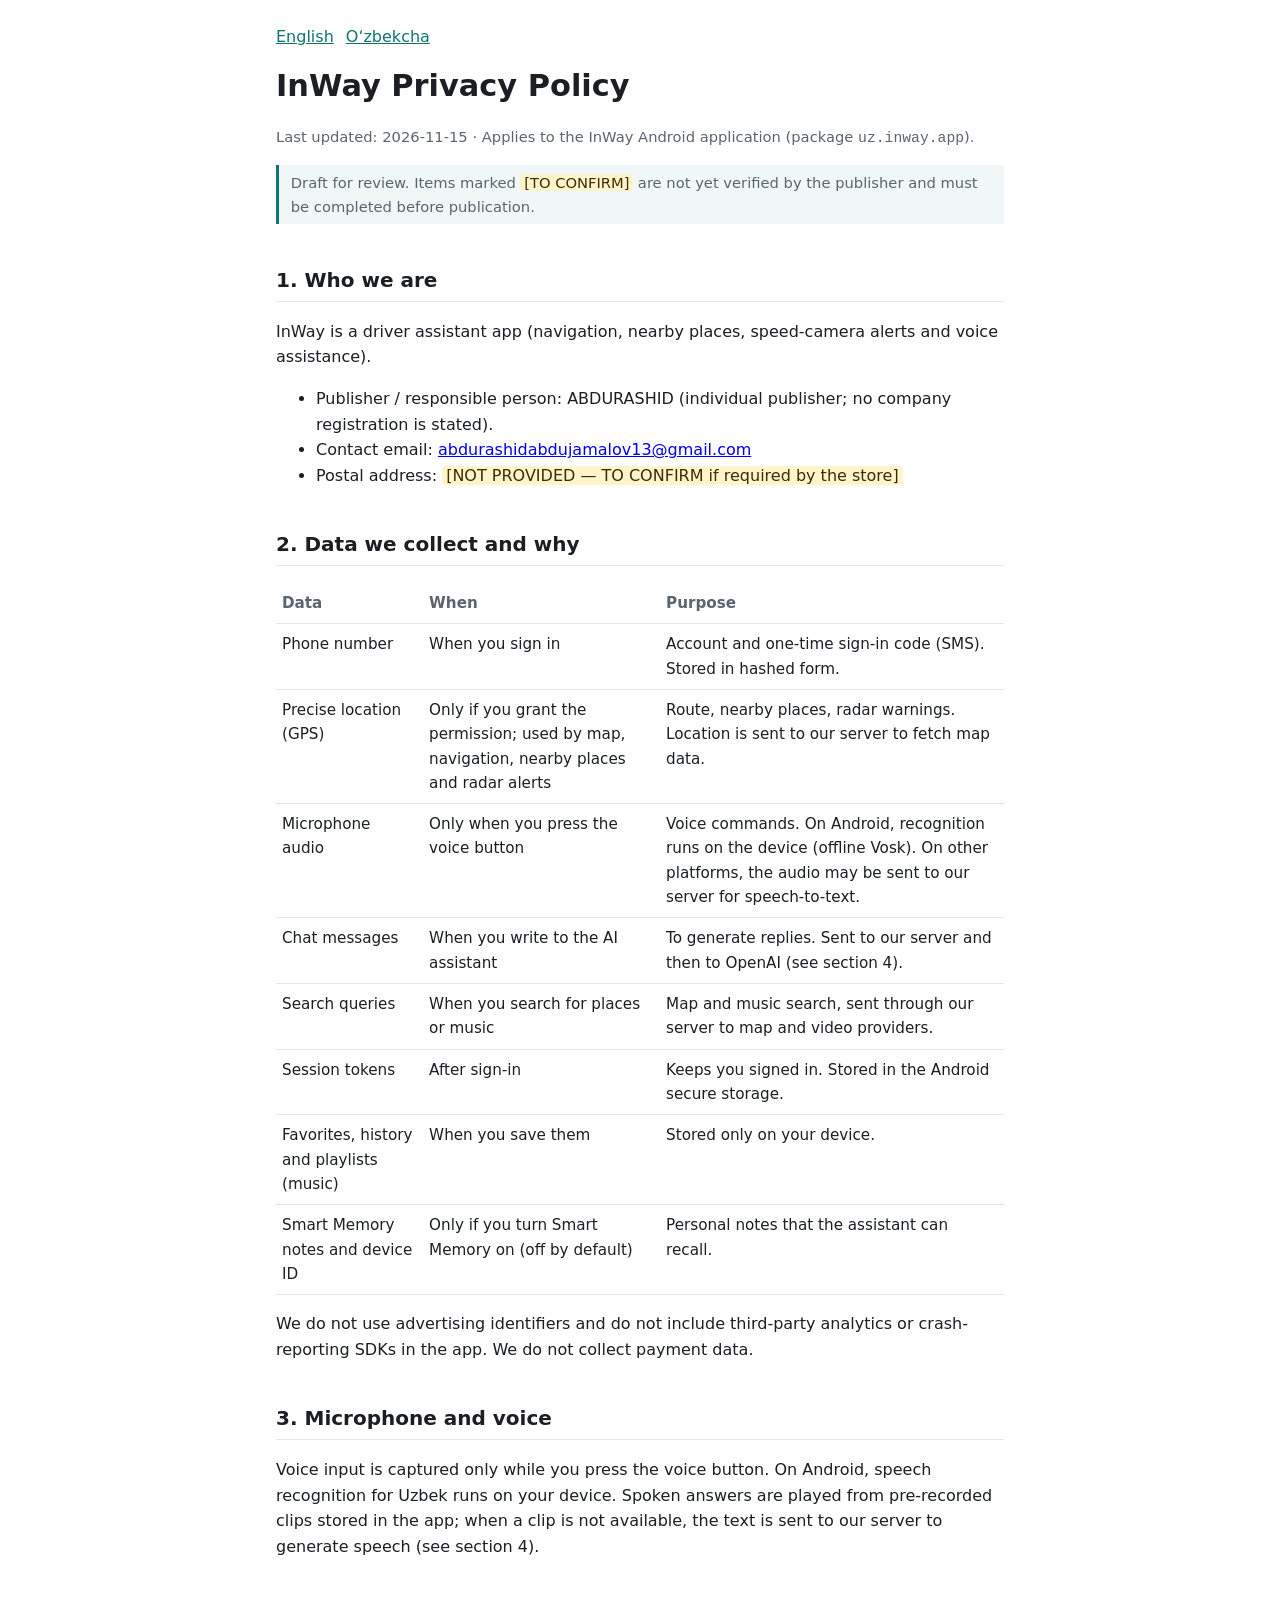
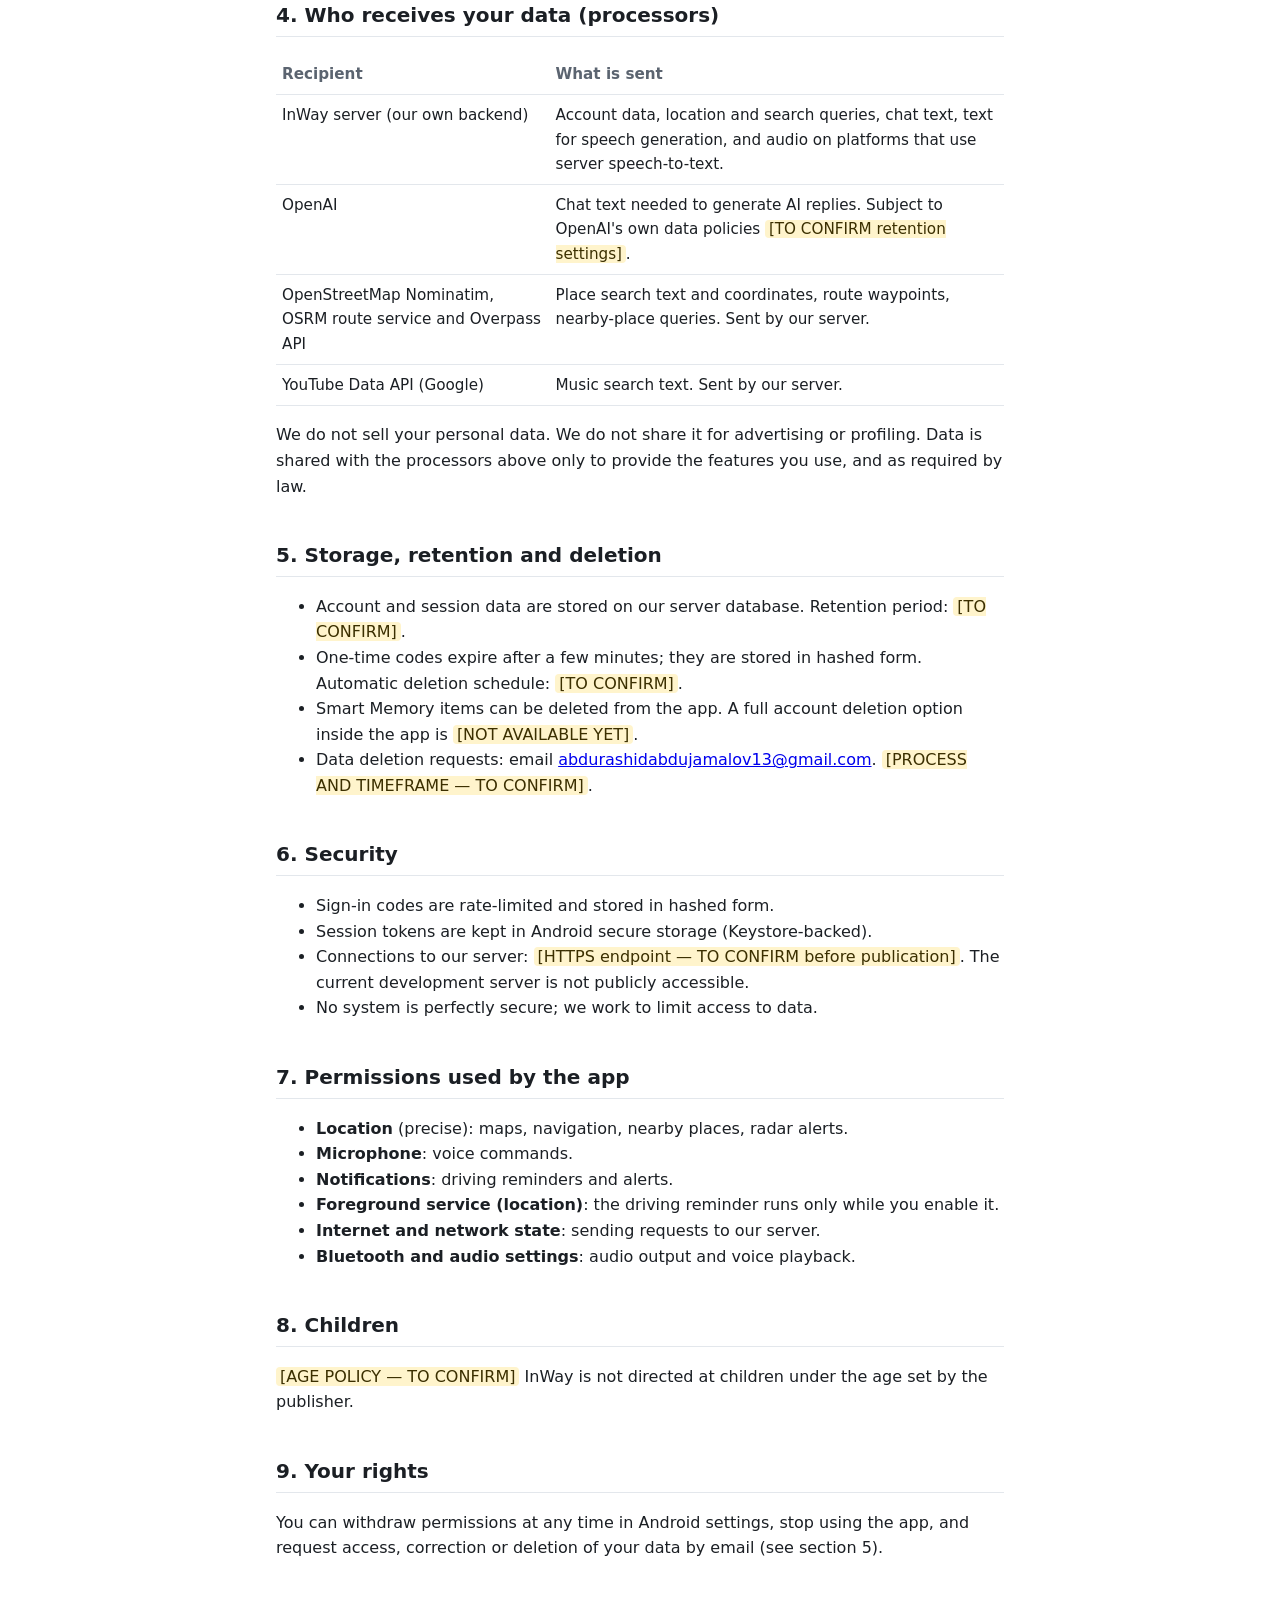
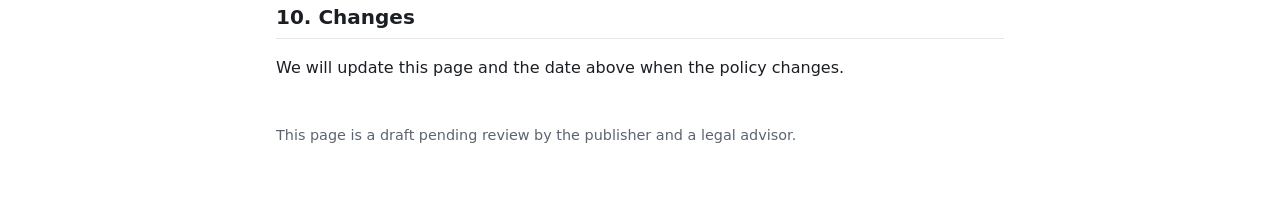
==== index.html @ e804749b "Add InWay Privacy Policy (English) site files" ====
<!doctype html>
<html lang="en">
<head>
<meta charset="utf-8">
<meta name="viewport" content="width=device-width, initial-scale=1">
<title>InWay Privacy Policy</title>
<meta name="description" content="How the InWay app collects, uses, stores and deletes your data.">
<link rel="stylesheet" href="style.css">
</head>
<body>
<main>
<nav><a href="index.html">English</a><a href="uz/index.html">O‘zbekcha</a></nav>
<h1>InWay Privacy Policy</h1>
<p class="meta">Last updated: 2026-11-15 · Applies to the InWay Android application (package <code>uz.inway.app</code>).</p>
<p class="note">Draft for review. Items marked <span class="todo">[TO CONFIRM]</span> are not yet verified by the publisher and must be completed before publication.</p>

<h2>1. Who we are</h2>
<p>InWay is a driver assistant app (navigation, nearby places, speed-camera alerts and voice assistance).</p>
<ul>
<li>Publisher / responsible person: ABDURASHID (individual publisher; no company registration is stated).</li>
<li>Contact email: <a href="mailto:abdurashidabdujamalov13@gmail.com">abdurashidabdujamalov13@gmail.com</a></li>
<li>Postal address: <span class="todo">[NOT PROVIDED — TO CONFIRM if required by the store]</span></li>
</ul>

<h2>2. Data we collect and why</h2>
<table>
<tr><th>Data</th><th>When</th><th>Purpose</th></tr>
<tr><td>Phone number</td><td>When you sign in</td><td>Account and one-time sign-in code (SMS). Stored in hashed form.</td></tr>
<tr><td>Precise location (GPS)</td><td>Only if you grant the permission; used by map, navigation, nearby places and radar alerts</td><td>Route, nearby places, radar warnings. Location is sent to our server to fetch map data.</td></tr>
<tr><td>Microphone audio</td><td>Only when you press the voice button</td><td>Voice commands. On Android, recognition runs on the device (offline Vosk). On other platforms, the audio may be sent to our server for speech-to-text.</td></tr>
<tr><td>Chat messages</td><td>When you write to the AI assistant</td><td>To generate replies. Sent to our server and then to OpenAI (see section 4).</td></tr>
<tr><td>Search queries</td><td>When you search for places or music</td><td>Map and music search, sent through our server to map and video providers.</td></tr>
<tr><td>Session tokens</td><td>After sign-in</td><td>Keeps you signed in. Stored in the Android secure storage.</td></tr>
<tr><td>Favorites, history and playlists (music)</td><td>When you save them</td><td>Stored only on your device.</td></tr>
<tr><td>Smart Memory notes and device ID</td><td>Only if you turn Smart Memory on (off by default)</td><td>Personal notes that the assistant can recall.</td></tr>
</table>
<p>We do not use advertising identifiers and do not include third-party analytics or crash-reporting SDKs in the app. We do not collect payment data.</p>

<h2>3. Microphone and voice</h2>
<p>Voice input is captured only while you press the voice button. On Android, speech recognition for Uzbek runs on your device. Spoken answers are played from pre-recorded clips stored in the app; when a clip is not available, the text is sent to our server to generate speech (see section 4).</p>

<h2>4. Who receives your data (processors)</h2>
<table>
<tr><th>Recipient</th><th>What is sent</th></tr>
<tr><td>InWay server (our own backend)</td><td>Account data, location and search queries, chat text, text for speech generation, and audio on platforms that use server speech-to-text.</td></tr>
<tr><td>OpenAI</td><td>Chat text needed to generate AI replies. Subject to OpenAI's own data policies <span class="todo">[TO CONFIRM retention settings]</span>.</td></tr>
<tr><td>OpenStreetMap Nominatim, OSRM route service and Overpass API</td><td>Place search text and coordinates, route waypoints, nearby-place queries. Sent by our server.</td></tr>
<tr><td>YouTube Data API (Google)</td><td>Music search text. Sent by our server.</td></tr>
</table>
<p>We do not sell your personal data. We do not share it for advertising or profiling. Data is shared with the processors above only to provide the features you use, and as required by law.</p>

<h2>5. Storage, retention and deletion</h2>
<ul>
<li>Account and session data are stored on our server database. Retention period: <span class="todo">[TO CONFIRM]</span>.</li>
<li>One-time codes expire after a few minutes; they are stored in hashed form. Automatic deletion schedule: <span class="todo">[TO CONFIRM]</span>.</li>
<li>Smart Memory items can be deleted from the app. A full account deletion option inside the app is <span class="todo">[NOT AVAILABLE YET]</span>.</li>
<li>Data deletion requests: email <a href="mailto:abdurashidabdujamalov13@gmail.com">abdurashidabdujamalov13@gmail.com</a>. <span class="todo">[PROCESS AND TIMEFRAME — TO CONFIRM]</span>.</li>
</ul>

<h2>6. Security</h2>
<ul>
<li>Sign-in codes are rate-limited and stored in hashed form.</li>
<li>Session tokens are kept in Android secure storage (Keystore-backed).</li>
<li>Connections to our server: <span class="todo">[HTTPS endpoint — TO CONFIRM before publication]</span>. The current development server is not publicly accessible.</li>
<li>No system is perfectly secure; we work to limit access to data.</li>
</ul>

<h2>7. Permissions used by the app</h2>
<ul>
<li><b>Location</b> (precise): maps, navigation, nearby places, radar alerts.</li>
<li><b>Microphone</b>: voice commands.</li>
<li><b>Notifications</b>: driving reminders and alerts.</li>
<li><b>Foreground service (location)</b>: the driving reminder runs only while you enable it.</li>
<li><b>Internet and network state</b>: sending requests to our server.</li>
<li><b>Bluetooth and audio settings</b>: audio output and voice playback.</li>
</ul>

<h2>8. Children</h2>
<p><span class="todo">[AGE POLICY — TO CONFIRM]</span> InWay is not directed at children under the age set by the publisher.</p>

<h2>9. Your rights</h2>
<p>You can withdraw permissions at any time in Android settings, stop using the app, and request access, correction or deletion of your data by email (see section 5).</p>

<h2>10. Changes</h2>
<p>We will update this page and the date above when the policy changes.</p>

<footer>This page is a draft pending review by the publisher and a legal advisor.</footer>
</main>
</body>
</html>
---- style.css ----
:root { --fg:#1b1f24; --muted:#5b6470; --bg:#ffffff; --accent:#0f766e; --line:#e3e7ec; }
@media (prefers-color-scheme: dark) { :root { --fg:#e8edf2; --muted:#9aa5b1; --bg:#0d1117; --accent:#34d399; --line:#243041; } }
* { box-sizing:border-box; }
body { margin:0; font:16px/1.6 system-ui,-apple-system,Segoe UI,Roboto,sans-serif; color:var(--fg); background:var(--bg); }
main { max-width:760px; margin:0 auto; padding:24px 16px 64px; }
h1 { font-size:1.9rem; margin:.4em 0 .2em; }
h2 { font-size:1.25rem; margin-top:2em; border-bottom:1px solid var(--line); padding-bottom:.25em; }
p, li { color:var(--fg); }
.meta, .note { color:var(--muted); font-size:.92rem; }
.note { border-left:3px solid var(--accent); padding:.4em .8em; background:rgba(15,118,110,.06); }
.todo { background:#fff4cc; color:#3b2f00; padding:0 .25em; border-radius:4px; }
table { width:100%; border-collapse:collapse; font-size:.95rem; display:block; overflow-x:auto; }
th, td { text-align:left; padding:8px 6px; border-bottom:1px solid var(--line); vertical-align:top; }
th { color:var(--muted); font-weight:600; }
nav a { margin-right:12px; color:var(--accent); }
footer { margin-top:3em; color:var(--muted); font-size:.9rem; }
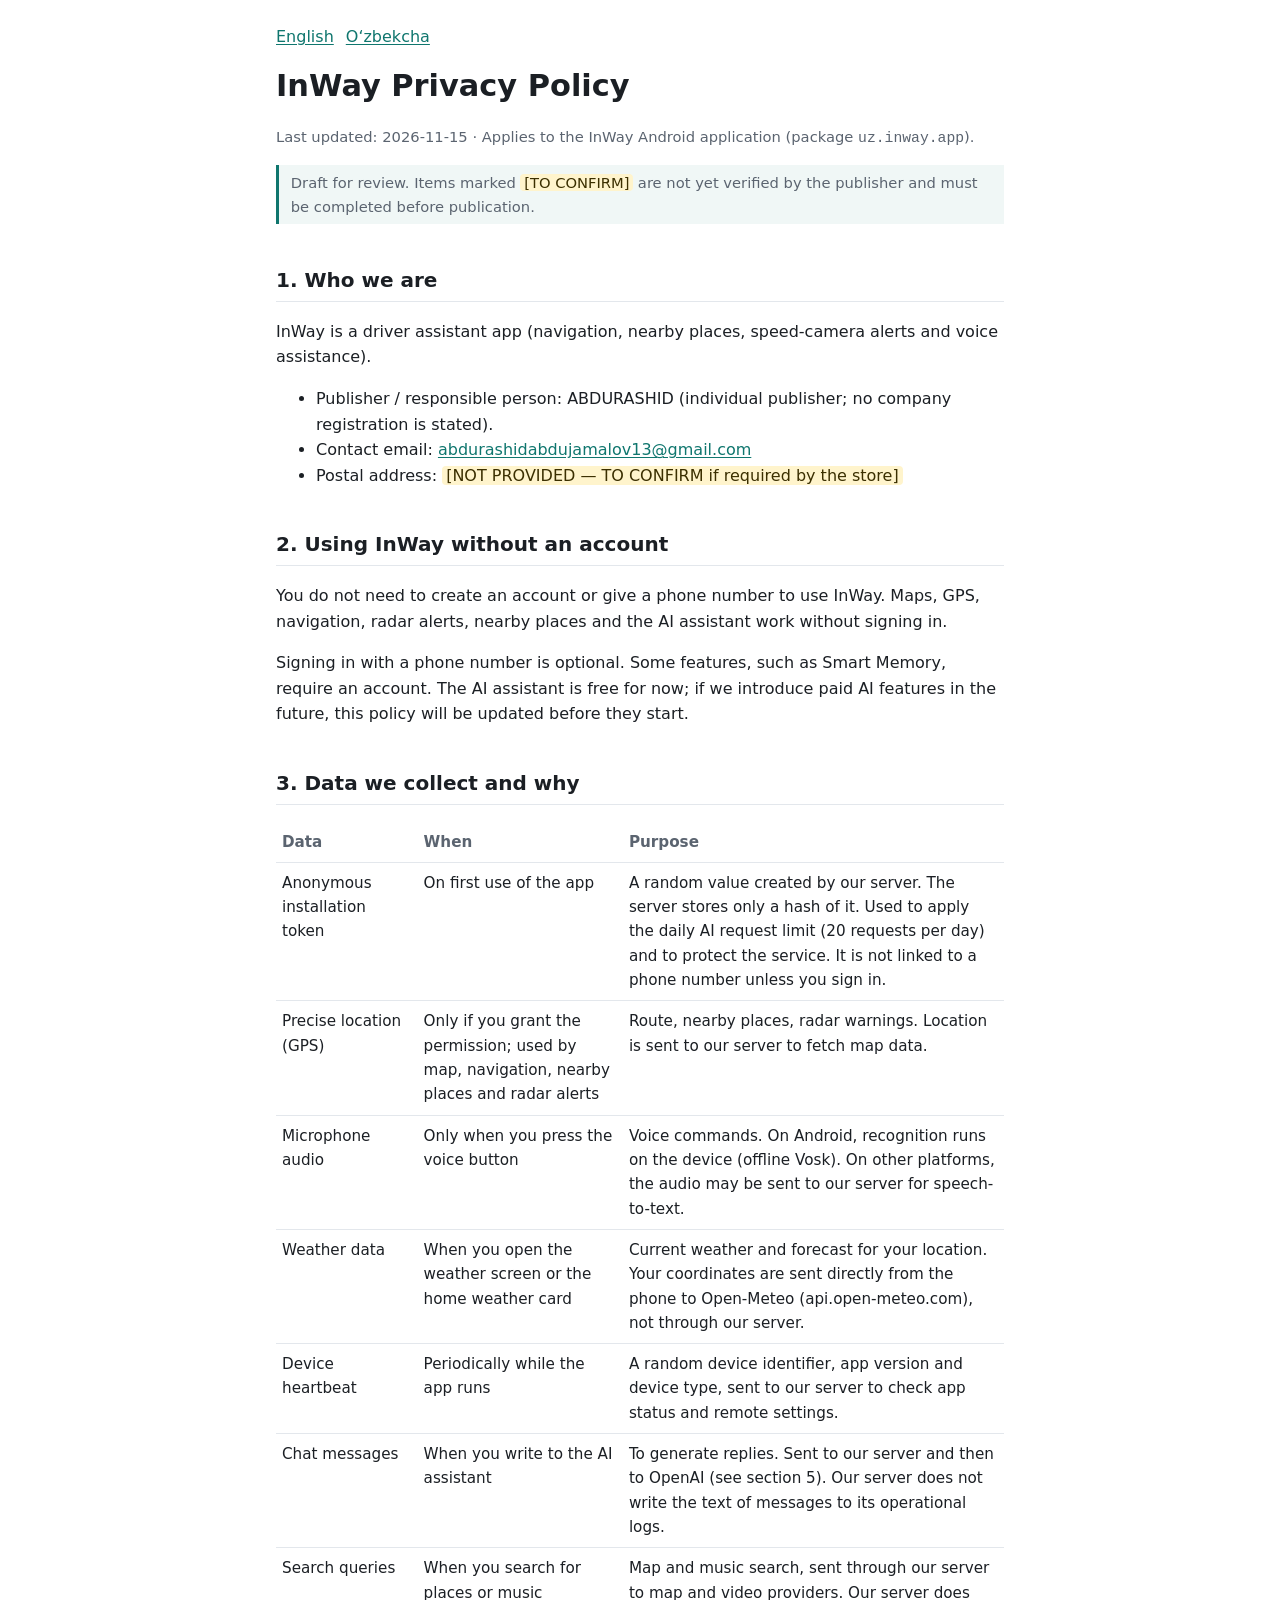
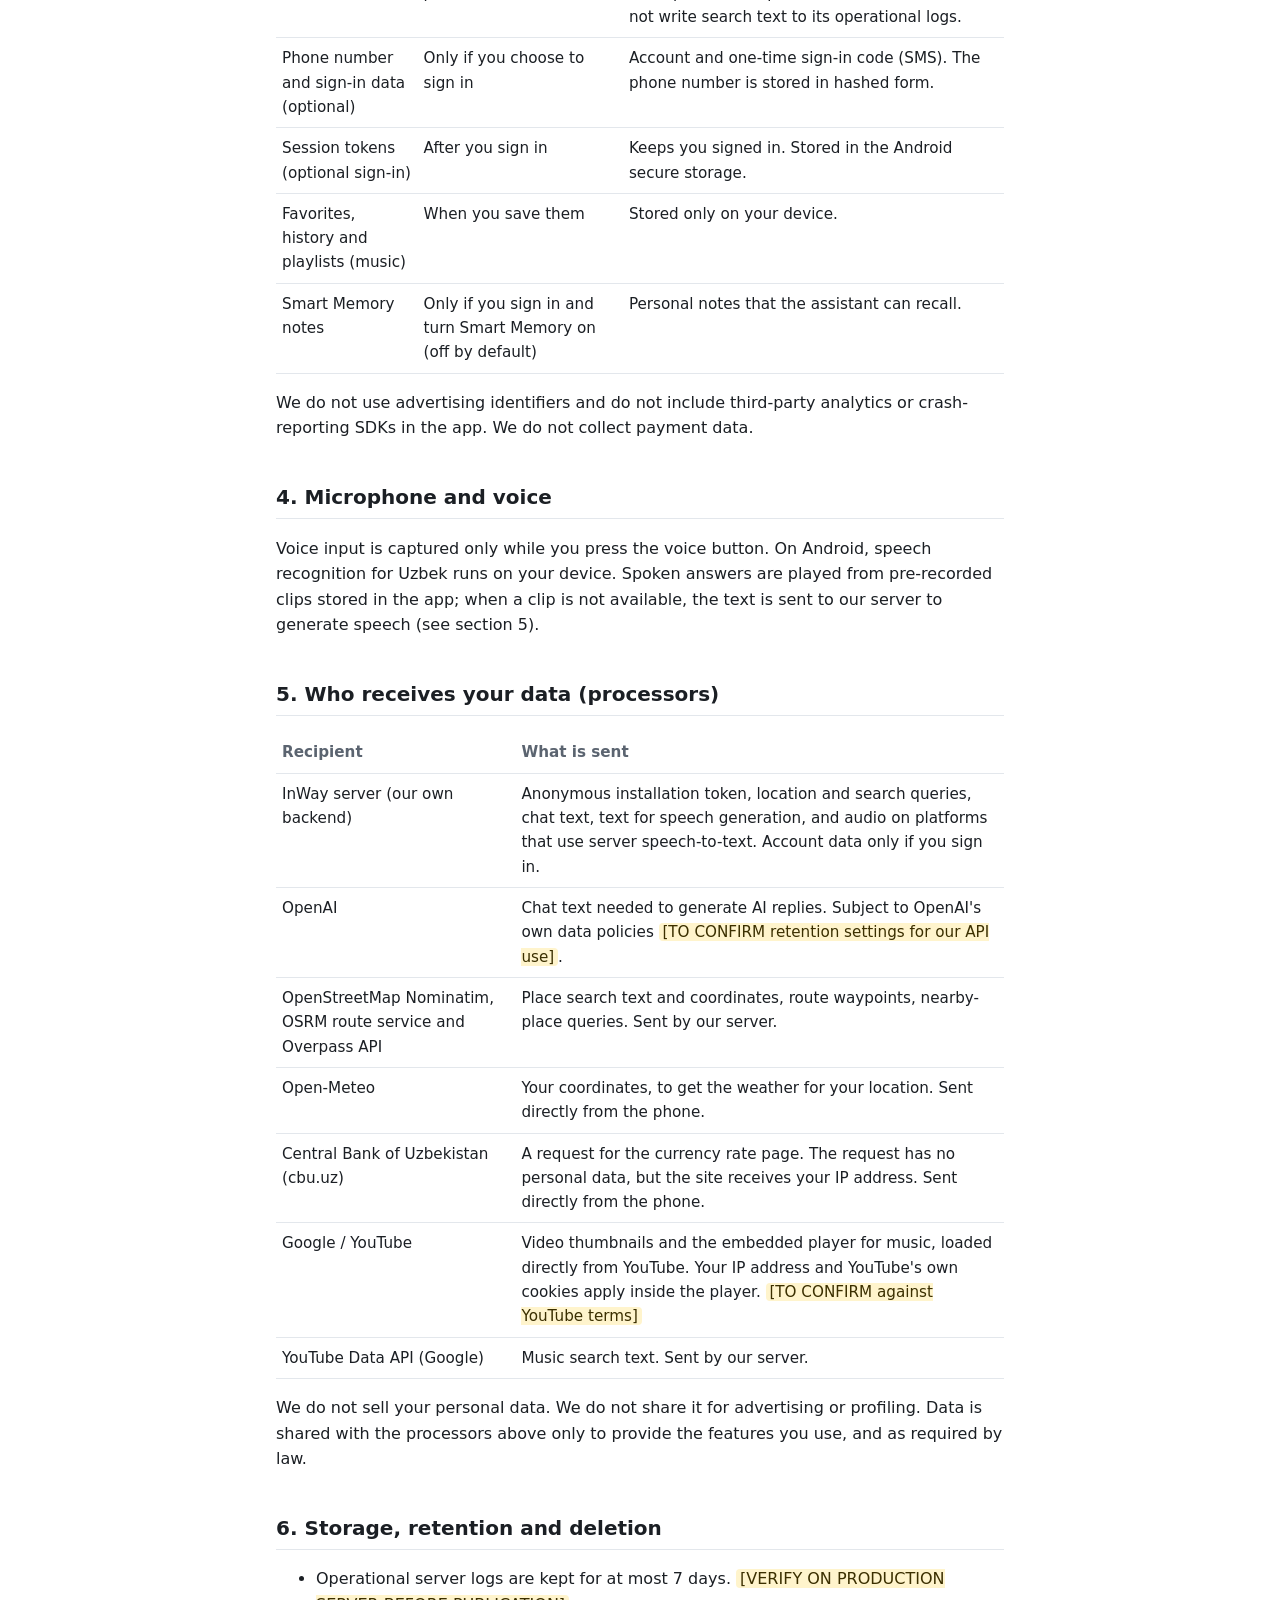
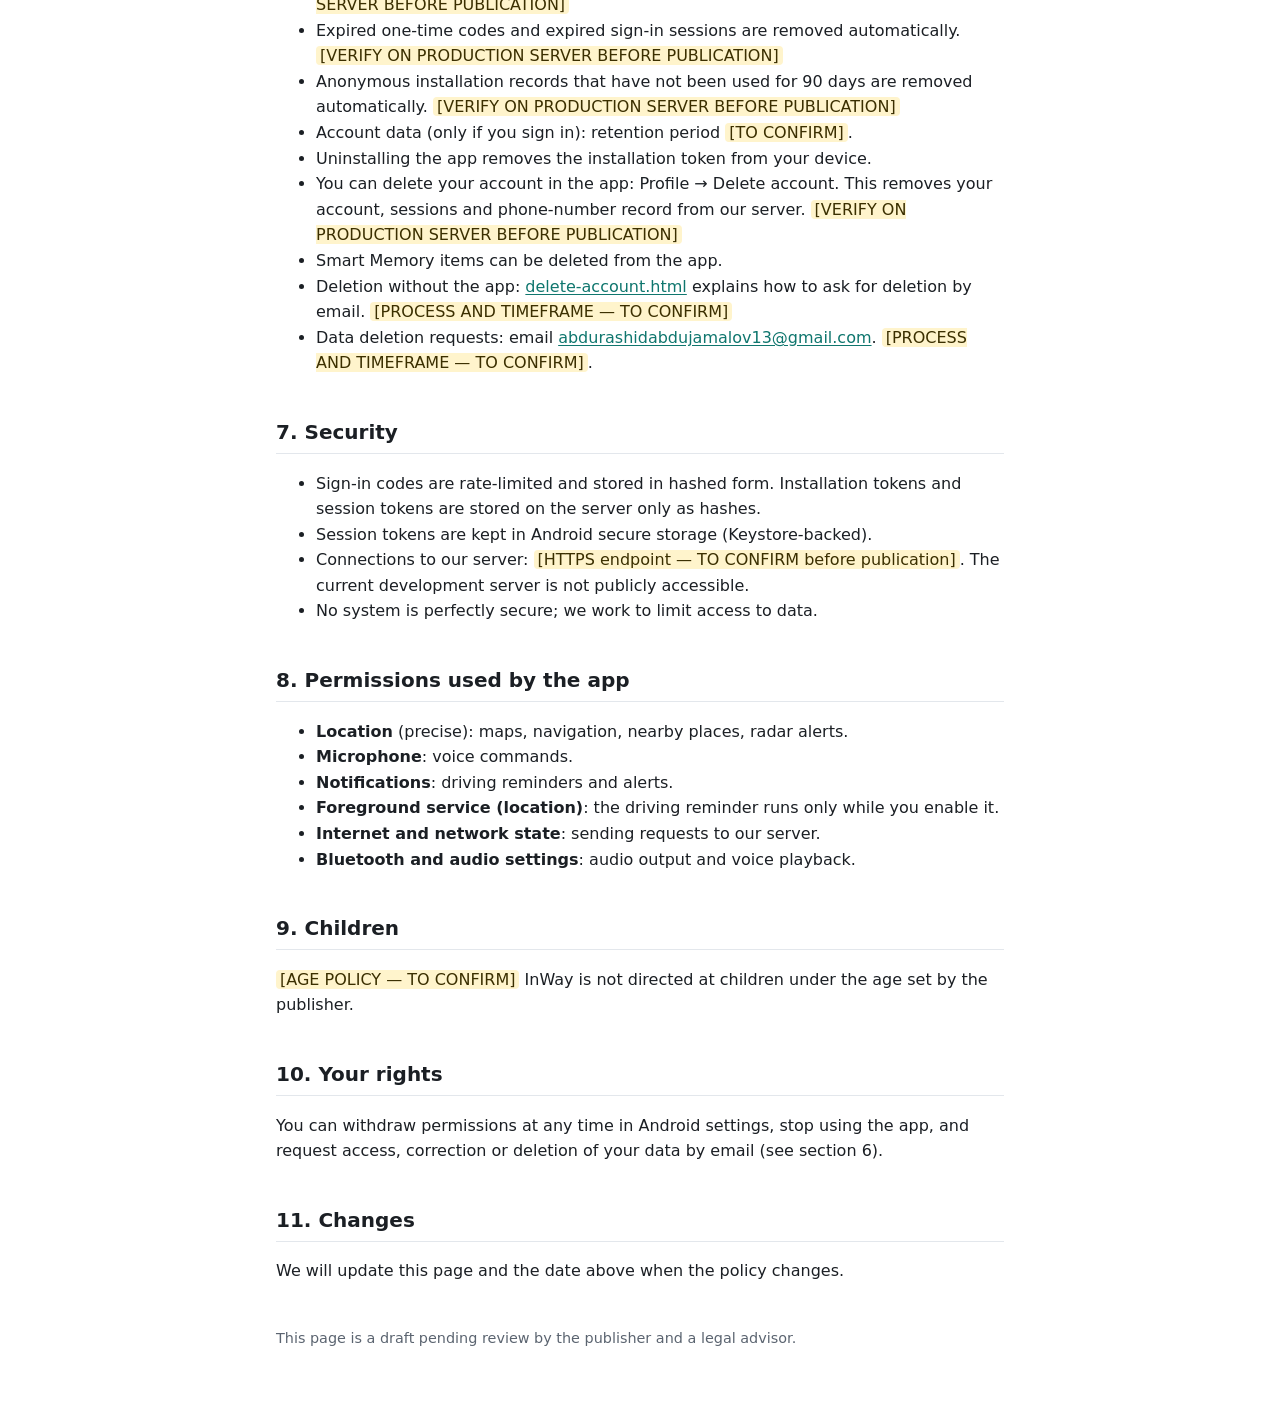
==== commit 6da8ac4b: "Update privacy policy (accountless, in-app deletion) and add delete-account page" ====
--- a/index.html
+++ b/index.html
@@ -5,6 +5,8 @@
 <meta name="viewport" content="width=device-width, initial-scale=1">
 <title>InWay Privacy Policy</title>
 <meta name="description" content="How the InWay app collects, uses, stores and deletes your data.">
+<link rel="icon" type="image/png" href="favicon.png">
+<link rel="apple-touch-icon" href="apple-touch-icon.png">
 <link rel="stylesheet" href="style.css">
 </head>
 <body>
@@ -22,50 +24,65 @@
 <li>Postal address: <span class="todo">[NOT PROVIDED — TO CONFIRM if required by the store]</span></li>
 </ul>
 
-<h2>2. Data we collect and why</h2>
+<h2>2. Using InWay without an account</h2>
+<p>You do not need to create an account or give a phone number to use InWay. Maps, GPS, navigation, radar alerts, nearby places and the AI assistant work without signing in.</p>
+<p>Signing in with a phone number is optional. Some features, such as Smart Memory, require an account. The AI assistant is free for now; if we introduce paid AI features in the future, this policy will be updated before they start.</p>
+
+<h2>3. Data we collect and why</h2>
 <table>
 <tr><th>Data</th><th>When</th><th>Purpose</th></tr>
-<tr><td>Phone number</td><td>When you sign in</td><td>Account and one-time sign-in code (SMS). Stored in hashed form.</td></tr>
+<tr><td>Anonymous installation token</td><td>On first use of the app</td><td>A random value created by our server. The server stores only a hash of it. Used to apply the daily AI request limit (20 requests per day) and to protect the service. It is not linked to a phone number unless you sign in.</td></tr>
 <tr><td>Precise location (GPS)</td><td>Only if you grant the permission; used by map, navigation, nearby places and radar alerts</td><td>Route, nearby places, radar warnings. Location is sent to our server to fetch map data.</td></tr>
 <tr><td>Microphone audio</td><td>Only when you press the voice button</td><td>Voice commands. On Android, recognition runs on the device (offline Vosk). On other platforms, the audio may be sent to our server for speech-to-text.</td></tr>
-<tr><td>Chat messages</td><td>When you write to the AI assistant</td><td>To generate replies. Sent to our server and then to OpenAI (see section 4).</td></tr>
-<tr><td>Search queries</td><td>When you search for places or music</td><td>Map and music search, sent through our server to map and video providers.</td></tr>
-<tr><td>Session tokens</td><td>After sign-in</td><td>Keeps you signed in. Stored in the Android secure storage.</td></tr>
+<tr><td>Weather data</td><td>When you open the weather screen or the home weather card</td><td>Current weather and forecast for your location. Your coordinates are sent directly from the phone to Open-Meteo (api.open-meteo.com), not through our server.</td></tr>
+<tr><td>Device heartbeat</td><td>Periodically while the app runs</td><td>A random device identifier, app version and device type, sent to our server to check app status and remote settings.</td></tr>
+<tr><td>Chat messages</td><td>When you write to the AI assistant</td><td>To generate replies. Sent to our server and then to OpenAI (see section 5). Our server does not write the text of messages to its operational logs.</td></tr>
+<tr><td>Search queries</td><td>When you search for places or music</td><td>Map and music search, sent through our server to map and video providers. Our server does not write search text to its operational logs.</td></tr>
+<tr><td>Phone number and sign-in data (optional)</td><td>Only if you choose to sign in</td><td>Account and one-time sign-in code (SMS). The phone number is stored in hashed form.</td></tr>
+<tr><td>Session tokens (optional sign-in)</td><td>After you sign in</td><td>Keeps you signed in. Stored in the Android secure storage.</td></tr>
 <tr><td>Favorites, history and playlists (music)</td><td>When you save them</td><td>Stored only on your device.</td></tr>
-<tr><td>Smart Memory notes and device ID</td><td>Only if you turn Smart Memory on (off by default)</td><td>Personal notes that the assistant can recall.</td></tr>
+<tr><td>Smart Memory notes</td><td>Only if you sign in and turn Smart Memory on (off by default)</td><td>Personal notes that the assistant can recall.</td></tr>
 </table>
 <p>We do not use advertising identifiers and do not include third-party analytics or crash-reporting SDKs in the app. We do not collect payment data.</p>
 
-<h2>3. Microphone and voice</h2>
-<p>Voice input is captured only while you press the voice button. On Android, speech recognition for Uzbek runs on your device. Spoken answers are played from pre-recorded clips stored in the app; when a clip is not available, the text is sent to our server to generate speech (see section 4).</p>
+<h2>4. Microphone and voice</h2>
+<p>Voice input is captured only while you press the voice button. On Android, speech recognition for Uzbek runs on your device. Spoken answers are played from pre-recorded clips stored in the app; when a clip is not available, the text is sent to our server to generate speech (see section 5).</p>
 
-<h2>4. Who receives your data (processors)</h2>
+<h2>5. Who receives your data (processors)</h2>
 <table>
 <tr><th>Recipient</th><th>What is sent</th></tr>
-<tr><td>InWay server (our own backend)</td><td>Account data, location and search queries, chat text, text for speech generation, and audio on platforms that use server speech-to-text.</td></tr>
-<tr><td>OpenAI</td><td>Chat text needed to generate AI replies. Subject to OpenAI's own data policies <span class="todo">[TO CONFIRM retention settings]</span>.</td></tr>
+<tr><td>InWay server (our own backend)</td><td>Anonymous installation token, location and search queries, chat text, text for speech generation, and audio on platforms that use server speech-to-text. Account data only if you sign in.</td></tr>
+<tr><td>OpenAI</td><td>Chat text needed to generate AI replies. Subject to OpenAI's own data policies <span class="todo">[TO CONFIRM retention settings for our API use]</span>.</td></tr>
 <tr><td>OpenStreetMap Nominatim, OSRM route service and Overpass API</td><td>Place search text and coordinates, route waypoints, nearby-place queries. Sent by our server.</td></tr>
+<tr><td>Open-Meteo</td><td>Your coordinates, to get the weather for your location. Sent directly from the phone.</td></tr>
+<tr><td>Central Bank of Uzbekistan (cbu.uz)</td><td>A request for the currency rate page. The request has no personal data, but the site receives your IP address. Sent directly from the phone.</td></tr>
+<tr><td>Google / YouTube</td><td>Video thumbnails and the embedded player for music, loaded directly from YouTube. Your IP address and YouTube's own cookies apply inside the player. <span class="todo">[TO CONFIRM against YouTube terms]</span></td></tr>
 <tr><td>YouTube Data API (Google)</td><td>Music search text. Sent by our server.</td></tr>
 </table>
 <p>We do not sell your personal data. We do not share it for advertising or profiling. Data is shared with the processors above only to provide the features you use, and as required by law.</p>
 
-<h2>5. Storage, retention and deletion</h2>
+<h2>6. Storage, retention and deletion</h2>
 <ul>
-<li>Account and session data are stored on our server database. Retention period: <span class="todo">[TO CONFIRM]</span>.</li>
-<li>One-time codes expire after a few minutes; they are stored in hashed form. Automatic deletion schedule: <span class="todo">[TO CONFIRM]</span>.</li>
-<li>Smart Memory items can be deleted from the app. A full account deletion option inside the app is <span class="todo">[NOT AVAILABLE YET]</span>.</li>
+<li>Operational server logs are kept for at most 7 days. <span class="todo">[VERIFY ON PRODUCTION SERVER BEFORE PUBLICATION]</span></li>
+<li>Expired one-time codes and expired sign-in sessions are removed automatically. <span class="todo">[VERIFY ON PRODUCTION SERVER BEFORE PUBLICATION]</span></li>
+<li>Anonymous installation records that have not been used for 90 days are removed automatically. <span class="todo">[VERIFY ON PRODUCTION SERVER BEFORE PUBLICATION]</span></li>
+<li>Account data (only if you sign in): retention period <span class="todo">[TO CONFIRM]</span>.</li>
+<li>Uninstalling the app removes the installation token from your device.</li>
+<li>You can delete your account in the app: Profile → Delete account. This removes your account, sessions and phone-number record from our server. <span class="todo">[VERIFY ON PRODUCTION SERVER BEFORE PUBLICATION]</span></li>
+<li>Smart Memory items can be deleted from the app.</li>
+<li>Deletion without the app: <a href="delete-account.html">delete-account.html</a> explains how to ask for deletion by email. <span class="todo">[PROCESS AND TIMEFRAME — TO CONFIRM]</span></li>
 <li>Data deletion requests: email <a href="mailto:abdurashidabdujamalov13@gmail.com">abdurashidabdujamalov13@gmail.com</a>. <span class="todo">[PROCESS AND TIMEFRAME — TO CONFIRM]</span>.</li>
 </ul>
 
-<h2>6. Security</h2>
+<h2>7. Security</h2>
 <ul>
-<li>Sign-in codes are rate-limited and stored in hashed form.</li>
+<li>Sign-in codes are rate-limited and stored in hashed form. Installation tokens and session tokens are stored on the server only as hashes.</li>
 <li>Session tokens are kept in Android secure storage (Keystore-backed).</li>
 <li>Connections to our server: <span class="todo">[HTTPS endpoint — TO CONFIRM before publication]</span>. The current development server is not publicly accessible.</li>
 <li>No system is perfectly secure; we work to limit access to data.</li>
 </ul>
 
-<h2>7. Permissions used by the app</h2>
+<h2>8. Permissions used by the app</h2>
 <ul>
 <li><b>Location</b> (precise): maps, navigation, nearby places, radar alerts.</li>
 <li><b>Microphone</b>: voice commands.</li>
@@ -75,13 +92,13 @@
 <li><b>Bluetooth and audio settings</b>: audio output and voice playback.</li>
 </ul>
 
-<h2>8. Children</h2>
+<h2>9. Children</h2>
 <p><span class="todo">[AGE POLICY — TO CONFIRM]</span> InWay is not directed at children under the age set by the publisher.</p>
 
-<h2>9. Your rights</h2>
-<p>You can withdraw permissions at any time in Android settings, stop using the app, and request access, correction or deletion of your data by email (see section 5).</p>
+<h2>10. Your rights</h2>
+<p>You can withdraw permissions at any time in Android settings, stop using the app, and request access, correction or deletion of your data by email (see section 6).</p>
 
-<h2>10. Changes</h2>
+<h2>11. Changes</h2>
 <p>We will update this page and the date above when the policy changes.</p>
 
 <footer>This page is a draft pending review by the publisher and a legal advisor.</footer>
--- a/style.css
+++ b/style.css
@@ -12,5 +12,6 @@
 table { width:100%; border-collapse:collapse; font-size:.95rem; display:block; overflow-x:auto; }
 th, td { text-align:left; padding:8px 6px; border-bottom:1px solid var(--line); vertical-align:top; }
 th { color:var(--muted); font-weight:600; }
-nav a { margin-right:12px; color:var(--accent); }
+a { color:var(--accent); text-underline-offset:2px; }
+nav a { margin-right:12px; }
 footer { margin-top:3em; color:var(--muted); font-size:.9rem; }
